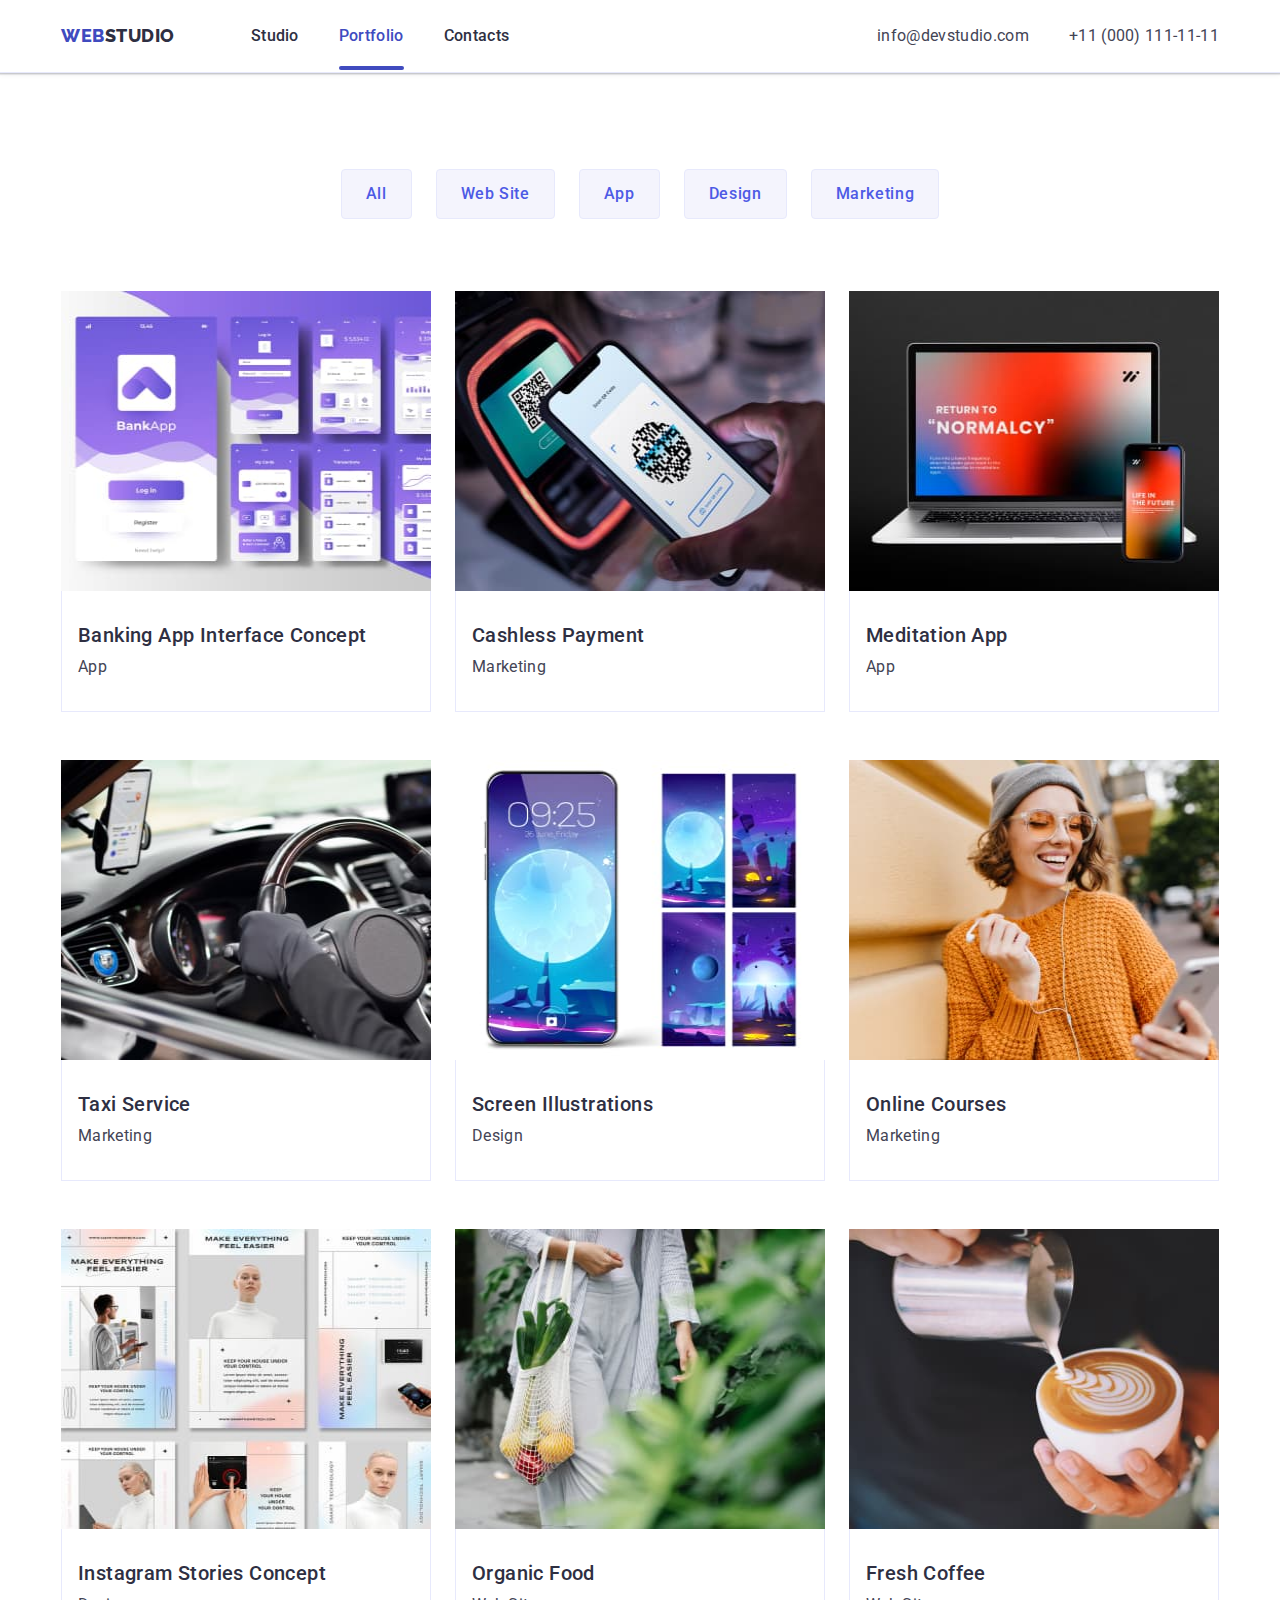
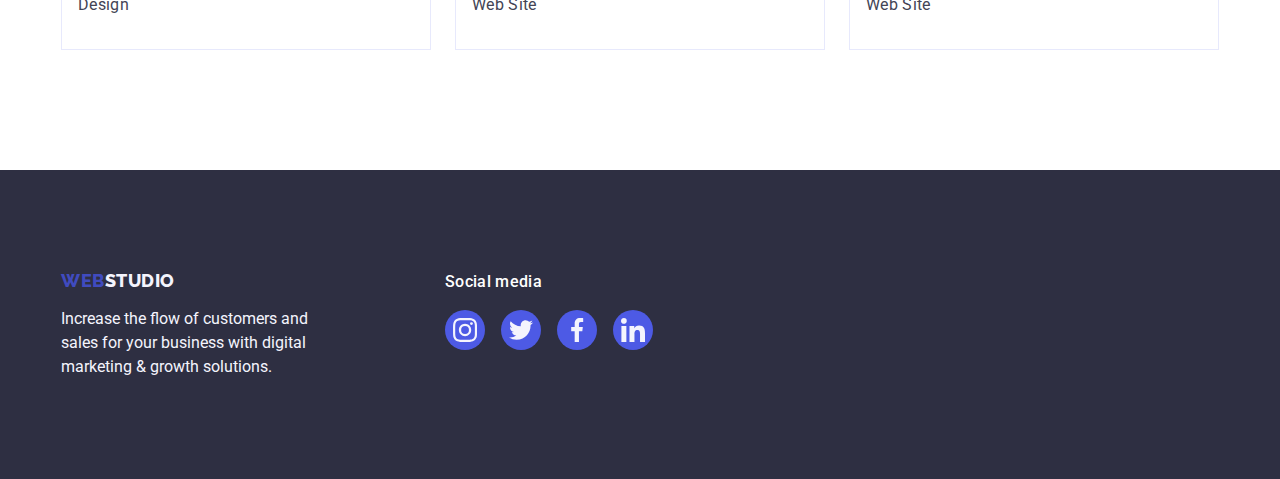
==== portfolio.html @ d118d8e2 "Initial commit" ====
<!DOCTYPE html>
<html lang="en">
  <head>
    <meta charset="UTF-8" />
    <meta http-equiv="X-UA-Compatible" content="IE=edge" />
    <meta name="viewport" content="width=device-width, initial-scale=1.0" />

    <!--*============================= Fonts ==============================-->

    <link rel="preconnect" href="https://fonts.googleapis.com" />
    <link rel="preconnect" href="https://fonts.gstatic.com" crossorigin />
    <link
      href="https://fonts.googleapis.com/css2?family=Raleway:wght@800&display=swap"
      rel="stylesheet"
    />
    <link
      href="https://fonts.googleapis.com/css2?family=Roboto:wght@400;500;700;900&display=swap"
      rel="stylesheet"
    />

    <!--*===================== Modern-Normalize =====================-->

    <link
      rel="stylesheet"
      href="https://cdnjs.cloudflare.com/ajax/libs/modern-normalize/2.0.0/modern-normalize.min.css"
      integrity="sha512-4xo8blKMVCiXpTaLzQSLSw3KFOVPWhm/TRtuPVc4WG6kUgjH6J03IBuG7JZPkcWMxJ5huwaBpOpnwYElP/m6wg=="
      crossorigin="anonymous"
      referrerpolicy="no-referrer"
    />

    <!--*============================ Styles ==============================-->

    <link rel="stylesheet" href="./css/styles.css" />

    <title>Portfolio</title>
  </head>
  <body>
    <!--!============================== HEADER =========================-->
    <header class="header">
      <div class="container header-container">
        <nav class="header-nav">
          <a class="logo" href="./index.html"
            >Web<span class="logo-pre">Studio</span></a
          >
          <ul class="header-nav-list">
            <li class="nav-list-item">
              <a class="list-items" href="./index.html">Studio</a>
            </li>
            <li class="nav-list-item">
              <a class="list-items active" href="./portfolio.html">Portfolio</a>
            </li>
            <li class="nav-list-item">
              <a class="list-items" href="">Contacts</a>
            </li>
          </ul>
        </nav>
        <address class="contact-item">
          <ul class="contact-item-list">
            <li>
              <a class="contact" href="mailto:info@devstudio.com"
                >info@devstudio.com</a
              >
            </li>
            <li>
              <a class="contact" href="tel:+110001111111"
                >+11 (000) 111-11-11</a
              >
            </li>
          </ul>
        </address>
      </div>
    </header>

    <main>
      <!--!========================== PORTFOLIO ========================-->
      <section class="section pfo-section">
        <div class="container">
          <!--*-->
          <!--*=============== Hidden section title ===============-->
          <h1 class="visually-hidden">Portfolio</h1>

          <!--*-->
          <!--*================== Filter buttons ==================-->

          <ul class="filter-container-list">
            <li class="filter-btn-item">
              <button class="filter-button" type="button">All</button>
            </li>
            <li class="filter-btn-item">
              <button class="filter-button" type="button">Web Site</button>
            </li>
            <li class="filter-btn-item">
              <button class="filter-button" type="button">App</button>
            </li>
            <li class="filter-btn-item">
              <button class="filter-button" type="button">Design</button>
            </li>
            <li class="filter-btn-item">
              <button class="filter-button" type="button">Marketing</button>
            </li>
          </ul>

          <!--*-->
          <!--*=============== Portfolio(pfo) items ===============-->

          <ul class="pfo-items-list">
            <li class="pfo-item">
              <a href="" class="pfo-item-link">
                <div class="pfo-item-pic">
                  <img
                    src="./images/products/banking-app.jpg"
                    alt="Example of Banking App Interface"
                    width="360"
                    height="300"
                  />

                  <p class="pic-cover-text">
                    14 Stylish and User-Friendly App Design Concepts · Task
                    Manager App · Calorie Tracker App · Exotic Fruit Ecommerce
                    App · Cloud Storage App
                  </p>
                </div>

                <div class="pfo-item-subtext">
                  <h2 class="pfo-title">Banking App Interface Concept</h2>
                  <p class="pfo-text">App</p>
                </div>
              </a>
            </li>

            <li class="pfo-item">
              <a href="" class="pfo-item-link"
                ><div class="pfo-item-pic">
                  <img
                    src="./images/products/cashless-pay.jpg"
                    alt="Example of Cashless Payment"
                    width="360"
                    height="300"
                  />

                  <p class="pic-cover-text">
                    14 Stylish and User-Friendly App Design Concepts · Task
                    Manager App · Calorie Tracker App · Exotic Fruit Ecommerce
                    App · Cloud Storage App
                  </p>
                </div>

                <div class="pfo-item-subtext">
                  <h2 class="pfo-title">Cashless Payment</h2>
                  <p class="pfo-text">Marketing</p>
                </div>
              </a>
            </li>
            <li class="pfo-item">
              <a href="" class="pfo-item-link"
                ><div class="pfo-item-pic">
                  <img
                    src="./images/products/medit-app.jpg"
                    alt="Example of Meditation App"
                    width="360"
                    height="300"
                  />

                  <p class="pic-cover-text">
                    14 Stylish and User-Friendly App Design Concepts · Task
                    Manager App · Calorie Tracker App · Exotic Fruit Ecommerce
                    App · Cloud Storage App
                  </p>
                </div>

                <div class="pfo-item-subtext">
                  <h2 class="pfo-title">Meditation App</h2>
                  <p class="pfo-text">App</p>
                </div>
              </a>
            </li>
            <li class="pfo-item">
              <a href="" class="pfo-item-link"
                ><div class="pfo-item-pic">
                  <img
                    src="./images/products/taxi-serv.jpg"
                    alt="Example of Taxi Service"
                    width="360"
                    height="300"
                  />

                  <p class="pic-cover-text">
                    14 Stylish and User-Friendly App Design Concepts · Task
                    Manager App · Calorie Tracker App · Exotic Fruit Ecommerce
                    App · Cloud Storage App
                  </p>
                </div>

                <div class="pfo-item-subtext">
                  <h2 class="pfo-title">Taxi Service</h2>
                  <p class="pfo-text">Marketing</p>
                </div>
              </a>
            </li>
            <li class="pfo-item">
              <a href="" class="pfo-item-link"
                ><div class="pfo-item-pic">
                  <img
                    src="./images/products/screens-illust.jpg"
                    alt="Example of Screen Illustrations"
                    width="360"
                    height="300"
                  />

                  <p class="pic-cover-text">
                    14 Stylish and User-Friendly App Design Concepts · Task
                    Manager App · Calorie Tracker App · Exotic Fruit Ecommerce
                    App · Cloud Storage App
                  </p>
                </div>

                <div class="pfo-item-subtext">
                  <h2 class="pfo-title">Screen Illustrations</h2>
                  <p class="pfo-text">Design</p>
                </div>
              </a>
            </li>
            <li class="pfo-item">
              <a href="" class="pfo-item-link"
                ><div class="pfo-item-pic">
                  <img
                    src="./images/products/courses-dgn.jpg"
                    alt="Example of Online Courses"
                    width="360"
                    height="300"
                  />

                  <p class="pic-cover-text">
                    14 Stylish and User-Friendly App Design Concepts · Task
                    Manager App · Calorie Tracker App · Exotic Fruit Ecommerce
                    App · Cloud Storage App
                  </p>
                </div>

                <div class="pfo-item-subtext">
                  <h2 class="pfo-title">Online Courses</h2>
                  <p class="pfo-text">Marketing</p>
                </div>
              </a>
            </li>
            <li class="pfo-item">
              <a href="" class="pfo-item-link"
                ><div class="pfo-item-pic">
                  <img
                    src="./images/products/ig-stories.jpg"
                    alt="Example of Instagram Stories"
                    width="360"
                    height="300"
                  />

                  <p class="pic-cover-text">
                    14 Stylish and User-Friendly App Design Concepts · Task
                    Manager App · Calorie Tracker App · Exotic Fruit Ecommerce
                    App · Cloud Storage App
                  </p>
                </div>

                <div class="pfo-item-subtext">
                  <h2 class="pfo-title">Instagram Stories Concept</h2>
                  <p class="pfo-text">Design</p>
                </div>
              </a>
            </li>
            <li class="pfo-item">
              <a href="" class="pfo-item-link"
                ><div class="pfo-item-pic">
                  <img
                    src="./images/products/food-ws.jpg"
                    alt="Example of Organic Food"
                    width="360"
                    height="300"
                  />

                  <p class="pic-cover-text">
                    14 Stylish and User-Friendly App Design Concepts · Task
                    Manager App · Calorie Tracker App · Exotic Fruit Ecommerce
                    App · Cloud Storage App
                  </p>
                </div>

                <div class="pfo-item-subtext">
                  <h2 class="pfo-title">Organic Food</h2>
                  <p class="pfo-text">Web Site</p>
                </div>
              </a>
            </li>
            <li class="pfo-item">
              <a href="" class="pfo-item-link"
                ><div class="pfo-item-pic">
                  <img
                    src="./images/products/coffee-ws.jpg"
                    alt="Example of Fresh Coffee"
                    width="360"
                    height="300"
                  />

                  <p class="pic-cover-text">
                    14 Stylish and User-Friendly App Design Concepts · Task
                    Manager App · Calorie Tracker App · Exotic Fruit Ecommerce
                    App · Cloud Storage App
                  </p>
                </div>

                <div class="pfo-item-subtext">
                  <h2 class="pfo-title">Fresh Coffee</h2>
                  <p class="pfo-text">Web Site</p>
                </div>
              </a>
            </li>
          </ul>
        </div>
      </section>
    </main>

    <!--!=============================== FOOTER ============================-->
    <footer class="footer">
      <div class="container foot-container">
        <div class="foot-logo-box">
          <a class="logo-foot logo" href="./index.html"
            >Web<span class="logo-foot-color">Studio</span></a
          >
          <p class="foot-text">
            Increase the flow of customers and sales for your business with
            digital marketing & growth solutions.
          </p>
        </div>
        <div class="foot-social-box">
          <p class="foot-social-text">Social media</p>
          <ul class="foot-social-list">
            <li class="foot-social-item">
              <a
                href=""
                class="foot-social-item-link"
                target="_blank"
                rel="noopener noreferrer"
              >
                <svg class="social-icon" width="24" height="24">
                  <use href="./images/icons.svg#icon-instagram"></use></svg
              ></a>
            </li>
            <li class="foot-social-item">
              <a
                href=""
                class="foot-social-item-link"
                target="_blank"
                rel="noopener noreferrer"
              >
                <svg class="social-icon" width="24" height="24">
                  <use href="./images/icons.svg#icon-twitter"></use></svg
              ></a>
            </li>
            <li class="foot-social-item">
              <a
                href=""
                class="foot-social-item-link"
                target="_blank"
                rel="noopener noreferrer"
              >
                <svg class="social-icon" width="24" height="24">
                  <use href="./images/icons.svg#icon-facebook"></use></svg
              ></a>
            </li>
            <li class="foot-social-item">
              <a
                href=""
                class="foot-social-item-link"
                target="_blank"
                rel="noopener noreferrer"
              >
                <svg class="social-icon" width="24" height="24">
                  <use href="./images/icons.svg#icon-linkedin"></use></svg
              ></a>
            </li>
          </ul>
        </div>
      </div>
    </footer>
  </body>
</html>
---- css/styles.css ----
:root {
  --title-color: #2e2f42;
  --title-color_light: #ffffff;
  --text-color: #434455;
  --text-color_light: #f4f4fd;
  --text-color_shady: #8e8f99;
  --btn-color_primar: #4d5ae5;
  --btn-color_second: #404bbf;
  --btn-color_light: #ffffff;
  --bg-color_main: #ffffff;
  --bg-color_second: #f4f4fd;
  --border-color: #e7e9fc;
  --transition: 250ms cubic-bezier(0.4, 0, 0.2, 1);
}

body {
  color: var(--text-color);
  background-color: var(--bg-color_main);
  font-family: 'Roboto', sans-serif;
  margin: 0 auto;
}

h1,
h2,
h3,
h4,
h5,
h6,
p {
  margin: 0;
}

ul {
  list-style: none;
  padding-left: 0;
  margin: 0;
}

a {
  text-decoration: none;
}

img {
  display: block;
  width: 100%;
}

.section {
  padding: 120px 0;
}

.container {
  width: 1158px;
  padding: 0 15px;
  margin: 0 auto;
}

.visually-hidden {
  position: absolute;
  width: 1px;
  height: 1px;
  margin: -1px;
  border: 0;
  padding: 0;
  white-space: nowrap;
  clip-path: inset(100%);
  clip: rect(0 0 0 0);
  overflow: hidden;
}

/**---------------------------------------*/
/*!========== HEADER ==========*/
.header {
  border-bottom: 1px solid var(--border-color);
  padding: 24px 0;
  box-shadow: 0px 2px 1px rgba(46, 47, 66, 0.08),
    0px 1px 1px rgba(46, 47, 66, 0.16), 0px 1px 6px rgba(46, 47, 66, 0.08);
}

.header-container {
  display: flex;
  justify-content: space-between;
}

.header-nav {
  display: flex;
  align-items: center;
}

.header-nav-list {
  display: flex;
  gap: 40px;
}

.logo {
  text-transform: uppercase;
  font-family: 'Raleway', sans-serif;
  font-weight: 800;
  font-size: 18px;
  line-height: 1.17;
  color: #404bbf;
  letter-spacing: 0.03em;
  margin-right: 76px;
}

.logo-pre {
  color: #2e2f42;
}

.list-items {
  position: relative;
  text-decoration: none;
  color: var(--title-color);
  font-weight: 500;
  line-height: 1.5;
  letter-spacing: 0.02em;
  padding: 24px 0;
  transition: color var(--transition);
}

.list-items:hover,
.list-items:focus {
  color: var(--btn-color_second);
}

.active {
  color: var(--btn-color_second);
}

.list-items.active::after {
  content: '';
  width: 100%;
  height: 4px;
  color: var(--btn-color_second);
  background-color: var(--btn-color_second);
  position: absolute;
  left: 0;
  bottom: -1px;
  border-radius: 2px;
}

.contact-item {
  font-style: normal;
}

.contact-item-list {
  display: flex;
  gap: 40px;
}

.contact {
  text-decoration: none;
  font-style: normal;
  color: var(--text-color);
  line-height: 1.5;
  letter-spacing: 0.02em;
  transition: color var(--transition);
}

.contact:hover,
.contact:focus {
  color: var(--btn-color_second);
}

/**==========================*/
/*!========== Hero ==========*/
.hero {
  padding: 188px 0;
  background-image: linear-gradient(
      to bottom,
      rgba(46, 47, 66, 0.7),
      rgba(46, 47, 66, 0.7)
    ),
    url(../images/hero-bg.jpg);
  background-repeat: no-repeat;
  background-position: center;
  background-size: cover;
  max-width: 1440px;
  margin: 0 auto;
}

.hero-container {
  display: flex;
  gap: 48px;
  flex-direction: column;
  align-items: center;
}

.hero-title {
  font-weight: 700;
  font-size: 56px;
  color: var(--title-color_light);
  text-align: center;
  line-height: 1.07;
  letter-spacing: 0.02em;
  max-width: 496px;
}

.order-btn {
  min-width: 169px;
  cursor: pointer;
  font-family: 'Roboto', sans-serif;
  font-style: normal;
  font-weight: 500;
  font-size: 16px;
  line-height: 1.5;
  letter-spacing: 0.04em;
  color: var(--btn-color_light);
  background: var(--btn-color_primar);
  padding: 16px 32px;
  box-shadow: 0px 4px 4px rgba(0, 0, 0, 0.15);
  border-radius: 4px;
  border: 0;
  transition: background-color var(--transition);
}

.order-btn:focus,
.order-btn:hover {
  background-color: var(--btn-color_second);
}

/**==============================*/
/*!========== About Us ==========*/

.abt-us-list {
  display: flex;
  gap: 24px;
}

.abt-us-item-ico {
  display: flex;
  align-items: center;
  justify-content: center;
  height: 112px;
  background-color: var(--bg-color_second);
  padding: 24px 100px;
  margin-bottom: 8px;
  border-radius: 4px;
}

.abt-us-list-title {
  font-weight: 500;
  font-size: 20px;
  color: var(--title-color);
  line-height: 1.2;
  letter-spacing: 0.02em;
  margin-bottom: 8px;
}

.abt-us-list-item {
  width: calc((100% - 72px) / 4);
}

.abt-us-list-text {
  color: var(--text-color);
  line-height: 1.5;
  letter-spacing: 0.02em;
}

/**==================================*/
/*!========== OUR PRODUCTS ==========*/
.prod-section {
  padding-top: 0;
}

.prod-container {
  display: flex;
  flex-direction: column;
  align-items: center;
}

.prod-container-list {
  display: flex;
  gap: 24px;
}

.prod-container-item {
  width: calc((100% - 48px) / 3);
}

.prod-title {
  font-weight: 700;
  font-size: 36px;
  color: var(--title-color);
  text-transform: capitalize;
  line-height: 1.11;
  letter-spacing: 0.02em;
  margin-bottom: 72px;
}

/**==============================*/
/*!========== OUR TEAM ==========*/
.team-sect {
  background-color: var(--bg-color_second);
}

.team-container {
  flex-direction: column;
}

.team-title {
  text-transform: capitalize;
  text-align: center;
  font-weight: 700;
  font-size: 36px;
  color: var(--title-color);
  line-height: 1.11;
  letter-spacing: 0.02em;
  margin-bottom: 72px;
}

.team-container-list {
  display: flex;
  gap: 24px;
}

.team-member-card {
  width: calc((100% - 72px) / 4);
  background: var(--bg-color_main);
  box-shadow: 0px 1px 6px rgba(46, 47, 66, 0.08),
    0px 1px 1px rgba(46, 47, 66, 0.16), 0px 2px 1px rgba(46, 47, 66, 0.08);
  border-radius: 0px 0px 4px 4px;
  text-align: center;
  display: flex;
  flex-direction: column;
}

.member-card-text {
  padding: 32px 0;
}

.team-member-name {
  font-weight: 500;
  font-size: 20px;
  color: var(--title-color);
  line-height: 1.2;
  letter-spacing: 0.02em;
  margin-bottom: 8px;
}

.team-member-psn {
  color: var(--text-color);
  line-height: 1.5;
  letter-spacing: 0.02em;
  margin-bottom: 8px;
}

.team-social-list {
  display: flex;
  gap: 24px;
  align-items: center;
  justify-content: center;
}

.team-social-item {
  width: 40px;
  height: 40px;
}

.social-item-link {
  display: flex;
  align-items: center;
  justify-content: center;
  background-color: var(--btn-color_primar);
  border-radius: 50%;
  height: 100%;
  width: 100%;
  transition: background-color var(--transition);
}

.social-icon {
  fill: var(--bg-color_second);
}

.social-item-link:hover,
.social-item-link:focus {
  background-color: var(--btn-color_second);
}

/**=============================*/
/* !========= CUSTOMERS ========*/

.customers-title {
  font-weight: 700;
  font-size: 36px;
  line-height: 1.11;
  color: var(--title-color);
  text-align: center;
  letter-spacing: 0.02em;
  margin-bottom: 72px;
}

.customers-list {
  display: flex;
  gap: 24px;
  align-items: center;
  justify-content: center;
}
.customers-item {
  width: calc((100% - 120px) / 6);
  height: 88px;
}

.customer-item-link {
  display: flex;
  align-items: center;
  justify-content: center;
  width: 100%;
  height: 100%;
  color: var(--text-color_shady);
  border: 1px solid var(--text-color_shady);
  border-radius: 4px;
  transition: border-color var(--transition), color var(--transition);
}

.customer-item-link:hover,
.customer-item-link:focus {
  border: 1px solid var(--btn-color_second);
  border-radius: 4px;
  color: var(--btn-color_second);
}

.customer-item-ico {
  fill: currentColor;
}

/**=============================*/
/* !========== FOOTER ==========*/
.footer {
  background-color: var(--title-color);
  padding: 100px 0;
}

.foot-container {
  display: flex;
  align-items: baseline;
}

.foot-logo-box {
  margin-right: 120px;
}

.logo-foot {
  display: inline-block;
  margin-bottom: 16px;
}

.logo-foot-color {
  text-transform: uppercase;
  font-family: 'Raleway', sans-serif;
  font-weight: 800;
  font-size: 18px;
  color: var(--text-color_light);
  line-height: 1.17;
  letter-spacing: 0.03em;
}

.foot-text {
  width: 264px;
  line-height: 1.5;
  color: var(--text-color_light);
}

.foot-social-list {
  display: flex;
  gap: 16px;
}

.foot-social-text {
  font-weight: 500;
  line-height: 1.5;
  letter-spacing: 0.02em;
  color: var(--title-color_light);
  margin-bottom: 16px;
}

.foot-social-item {
  width: 40px;
  height: 40px;
}

.foot-social-item-link {
  display: flex;
  align-items: center;
  justify-content: center;
  background-color: var(--btn-color_primar);
  border-radius: 50%;
  height: 100%;
  width: 100%;
  transition: background-color var(--transition);
}

.foot-social-item-link:hover,
.foot-social-item-link:focus {
  background-color: #31d0aa;
}

/*?===================================*/
/*!========== PORTFOLIO_PAGE==========*/
/*?==================================-*/
.pfo-section {
  padding-top: 96px;
}
/**========= Filter buttons =========*/
.filter-container-list {
  display: flex;
  gap: 24px;
  justify-content: center;
  margin-bottom: 72px;
}

.filter-button {
  cursor: pointer;
  background-color: var(--bg-color_second);
  font-family: 'Roboto', sans-serif;
  font-style: normal;
  font-weight: 500;
  font-size: 16px;
  color: var(--btn-color_primar);
  line-height: 1.5;
  letter-spacing: 0.04em;
  padding: 12px 24px;
  border: 1px solid var(--border-color);
  border-radius: 4px;
  transition: border-color var(--transition), color var(--transition),
    background-color var(--transition), box-shadow var(--transition);
}

.filter-button:hover,
.filter-button:focus {
  background-color: var(--btn-color_second);
  color: var(--btn-color_light);
  border: 1px solid transparent;
  box-shadow: 0px 3px 1px rgba(0, 0, 0, 0.1), 0px 2px 1px rgba(0, 0, 0, 0.08),
    0px 2px 2px rgba(0, 0, 0, 0.12);
}

/**====== Portfolio(pfo) items ======*/
.pfo-items-list {
  display: flex;
  flex-wrap: wrap;
  gap: 24px;
  row-gap: 48px;
  justify-content: center;
}

.pfo-item {
  width: calc((100% - 48px) / 3);
}

.pfo-item-link {
  display: block;
  width: 100%;
  height: 100%;
  transition: box-shadow var(--transition);
}

.pfo-item-link:hover,
.pfo-item-link:focus {
  box-shadow: 0px 1px 6px rgba(46, 47, 66, 0.08),
    0px 1px 1px rgba(46, 47, 66, 0.16), 0px 2px 1px rgba(46, 47, 66, 0.08);
}

.pfo-title {
  color: var(--title-color);
  line-height: 1.2;
  letter-spacing: 0.02em;
  margin-bottom: 8px;
  font-weight: 500;
  font-size: 20px;
}

.pfo-text {
  color: var(--text-color);
  line-height: 1.5;
  letter-spacing: 0.02em;
}

.pfo-item-subtext {
  background: var(--bg-color_main);
  border: 1px solid var(--border-color);
  border-top: none;
  padding: 32px 16px;
}

.pfo-item-pic {
  position: relative;
  overflow: hidden;
}

.pic-cover-text {
  font-size: 16px;
  line-height: 1.5;
  letter-spacing: 0.02em;
  color: var(--text-color_light);
  padding: 40px 32px;
  position: absolute;
  top: 0;
  left: 0;
  width: 100%;
  height: 100%;
  background-color: var(--btn-color_primar);
  transform: translateY(100%);
  transition: transform var(--transition);
}

.pfo-item-link:hover .pic-cover-text,
.pfo-item-link:focus .pic-cover-text {
  transform: translateY(0);
}

/*?===================================*/
/*!============== MODAL ==============*/
/*?==================================-*/

.backdrop {
  position: fixed;
  top: 0;
  width: 100vw;
  height: 100vh;
  z-index: 2;
  background-color: rgba(46, 47, 66, 0.4);
  transition: opacity var(--transition), visibility var(--transition);
}

.modal {
  position: absolute;
  top: 50%;
  left: 50%;
  transform: translate(-50%, -50%) scaleX(1);
  transition: transform var(--transition);
  width: 408px;
  min-height: 584px;
  background-color: #fcfcfc;
  box-shadow: 0px 1px 1px rgba(0, 0, 0, 0.14), 0px 1px 3px rgba(0, 0, 0, 0.12),
    0px 2px 1px rgba(0, 0, 0, 0.2);
  border-radius: 4px;
}

.backdrop.is-hidden .modal {
  transform: translate(-50%, -50%) scaleX(0);
}

.modal-btn-close {
  position: absolute;
  top: 24px;
  right: 24px;
  display: flex;
  align-items: center;
  justify-content: center;
  cursor: pointer;
  width: 24px;
  height: 24px;
  padding: 0;
  border-radius: 50%;
  background-color: var(--border-color);
  border: 1px solid rgba(0, 0, 0, 0.1);
  transition: background-color var(--transition), border var(--transition);
}

.close-icon {
  fill: #2e2f42;
  transition: fill var(--transition);
}

.modal-btn-close:hover,
.modal-btn-close:focus {
  background-color: #404bbf;
  border: none;
}

.modal-btn-close:hover .close-icon,
.modal-btn-close:focus .close-icon {
  fill: #ffffff;
}

.is-hidden {
  visibility: hidden;
  opacity: 0;
  pointer-events: none;
}
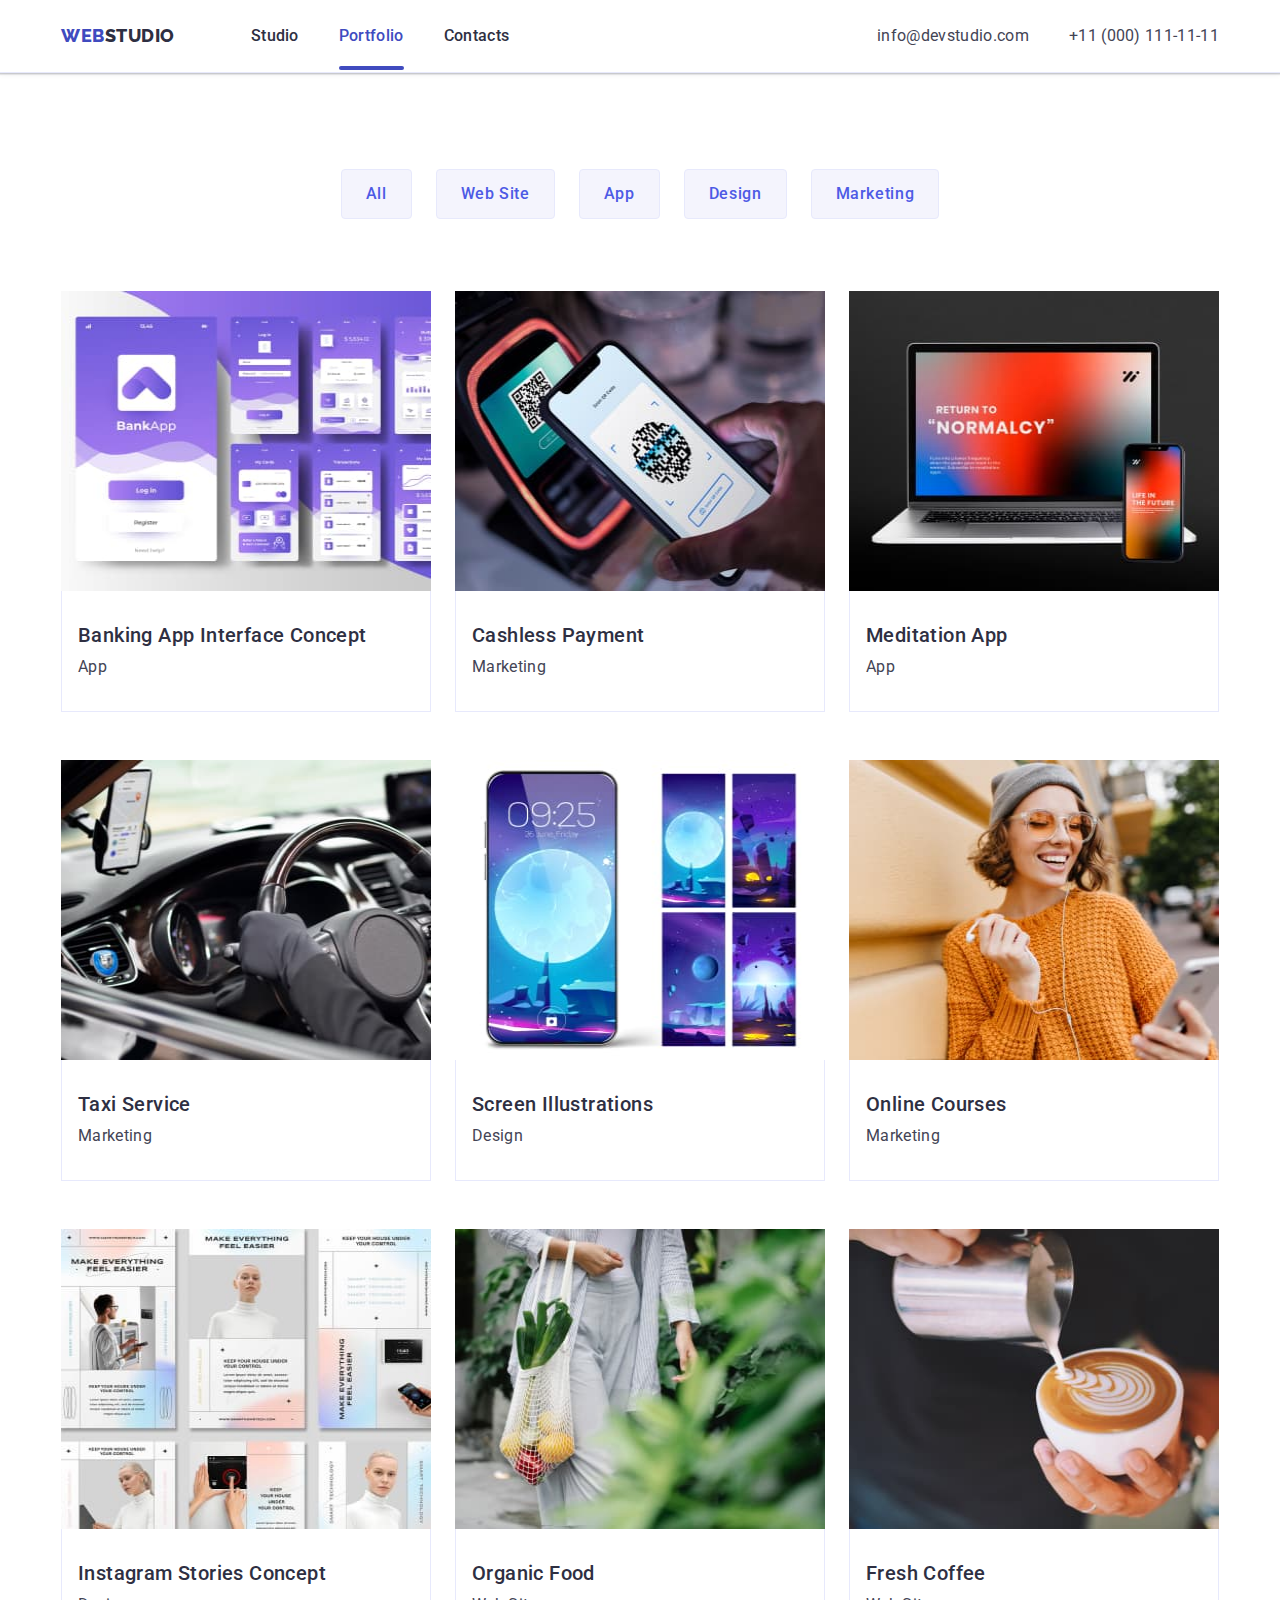
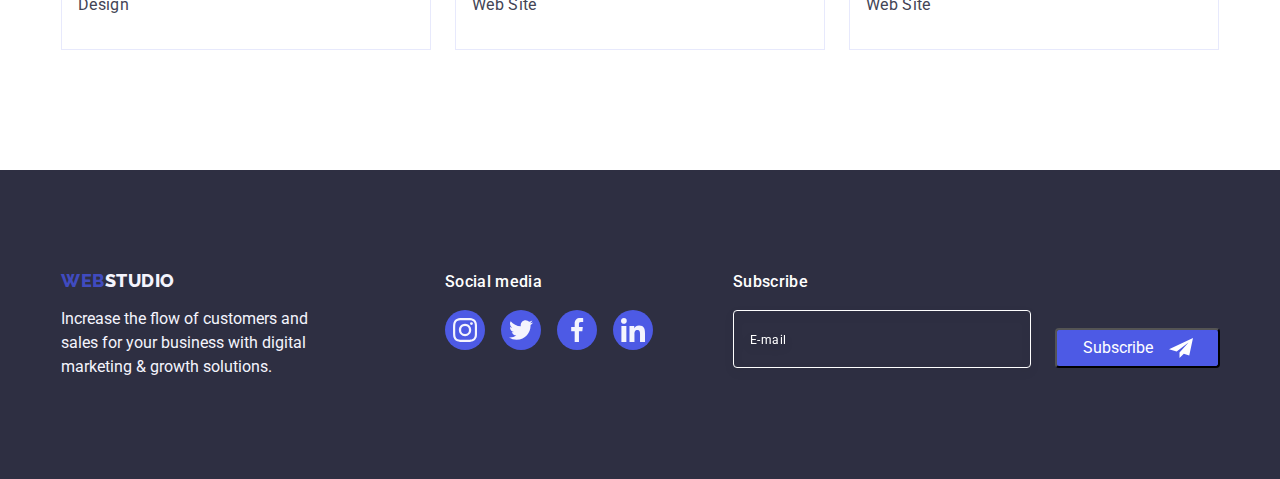
==== commit d05076b2: "Add Footer form" ====
--- a/portfolio.html
+++ b/portfolio.html
@@ -378,6 +378,22 @@
             </li>
           </ul>
         </div>
+
+        <form class="subscribe-form">
+          <label class="subscribe-label">
+            Subscribe
+            <input class="subscribe-input" type="text" placeholder="E-mail" />
+          </label>
+          <button class="subscribe-btn" type="submit">
+            Subscribe
+            <svg width="24" height="24">
+              <use
+                class="subscribe-icon"
+                href="./images/icons.svg#icon-subscribe"
+              ></use>
+            </svg>
+          </button>
+        </form>
       </div>
     </footer>
   </body>
--- a/css/styles.css
+++ b/css/styles.css
@@ -28,6 +28,13 @@
 h6,
 p {
   margin: 0;
+}
+
+input,
+button,
+label {
+  font-family: inherit;
+  color: currentColor;
 }
 
 ul {
@@ -461,6 +468,10 @@
   color: var(--text-color_light);
 }
 
+.foot-social-box {
+  margin-right: 80px;
+}
+
 .foot-social-list {
   display: flex;
   gap: 16px;
@@ -493,6 +504,63 @@
 .foot-social-item-link:hover,
 .foot-social-item-link:focus {
   background-color: #31d0aa;
+}
+
+.subscribe-form {
+  display: flex;
+}
+.subscribe-label {
+  display: flex;
+  flex-direction: column;
+  font-weight: 500;
+  line-height: 1.5;
+  letter-spacing: 0.02em;
+  color: var(--bg-color_main);
+}
+.subscribe-input {
+  width: 264px;
+  height: 40px;
+  margin-top: 16px;
+  margin-right: 24px;
+  background-color: transparent;
+  border: 1px solid var(--bg-color_main);
+  filter: drop-shadow(0px 4px 4px rgba(0, 0, 0, 0.15));
+  border-radius: 4px;
+  padding: 8px 16px;
+}
+
+.subscribe-input::placeholder {
+  font-size: 12px;
+  line-height: 2;
+  align-items: center;
+  letter-spacing: 0.04em;
+  color: var(--bg-color_main);
+}
+
+.subscribe-btn {
+  cursor: pointer;
+  display: flex;
+  gap: 16px;
+  align-items: center;
+  justify-content: center;
+  align-self: flex-end;
+  width: 165px;
+  height: 40px;
+  padding: 8px 24px;
+  background-color: var(--btn-color_primar);
+  border-radius: 4px;
+  font-size: 16px;
+  line-height: 1.5;
+  color: var(--bg-color_main);
+  transition: background-color var(--transition);
+}
+
+.subscribe-icon {
+  fill: var(--bg-color_main);
+}
+
+.subscribe-btn:hover {
+  background-color: var(--btn-color_second);
 }
 
 /*?===================================*/
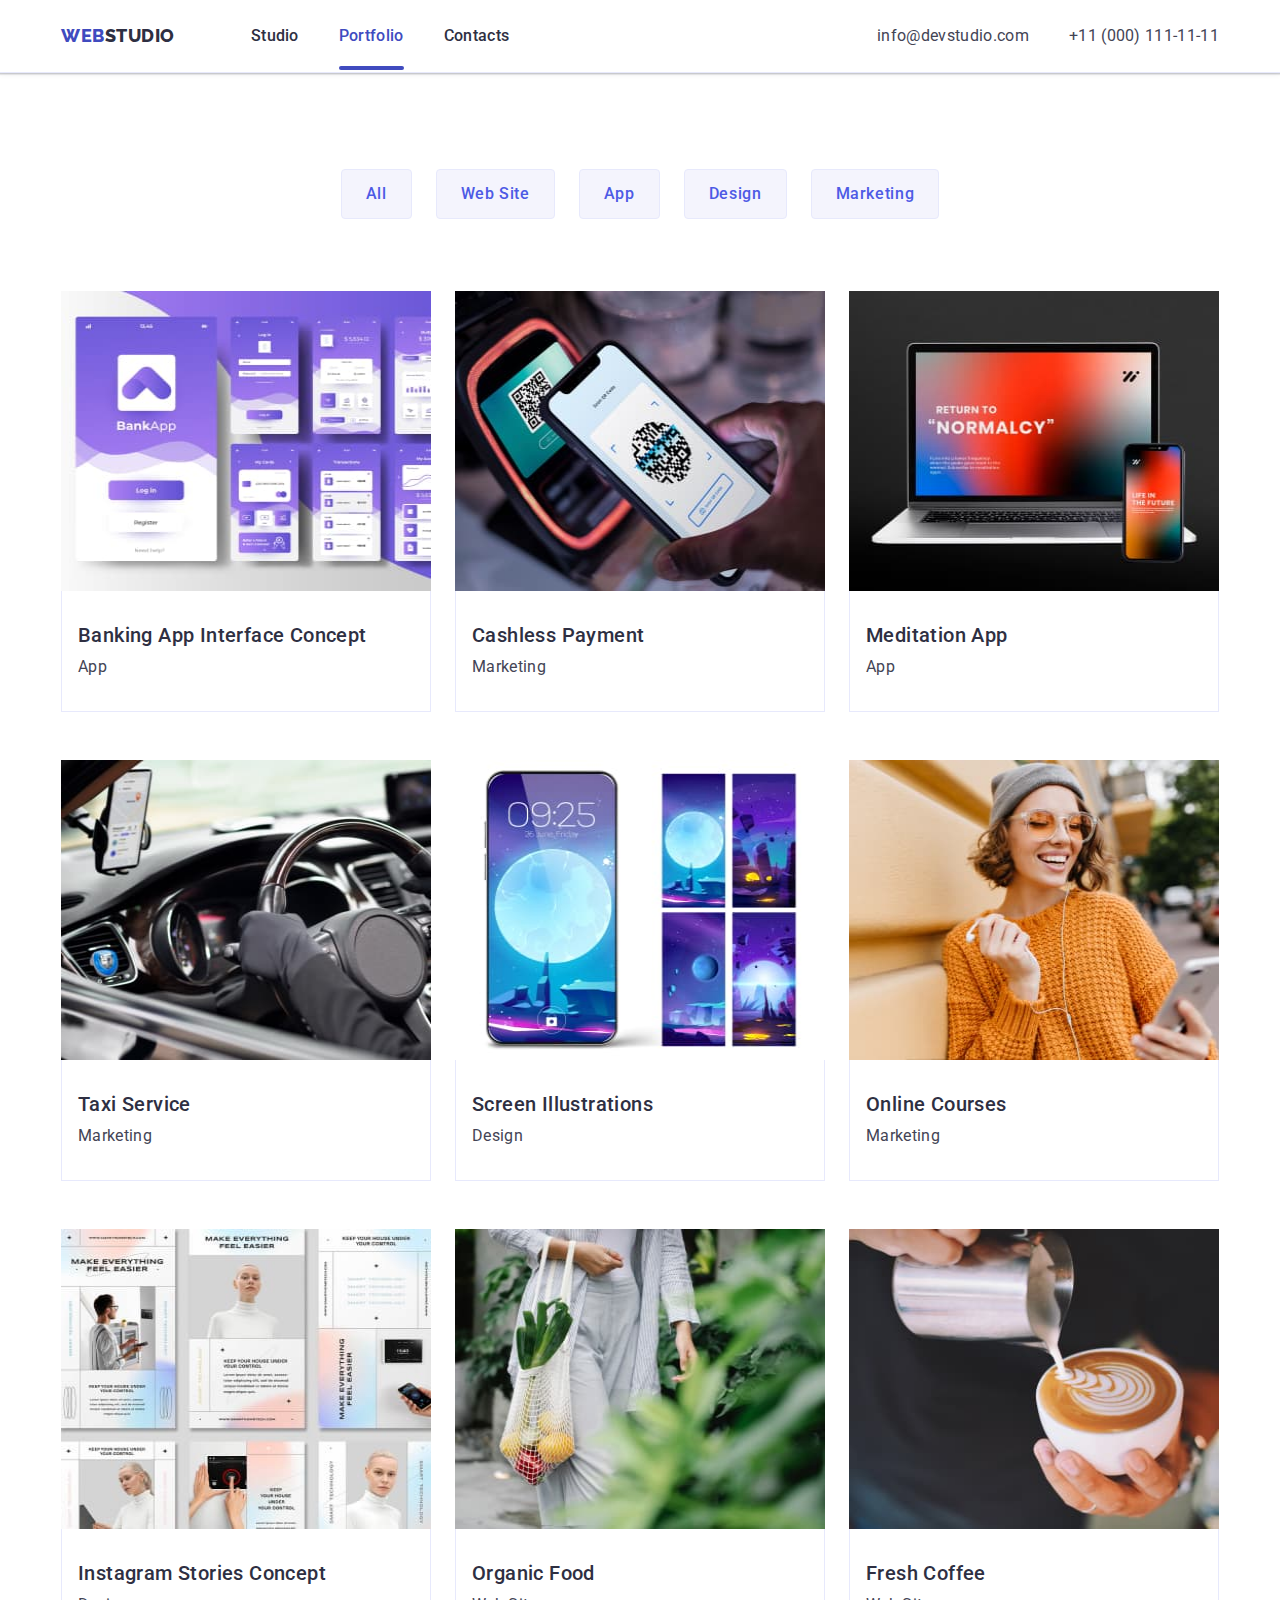
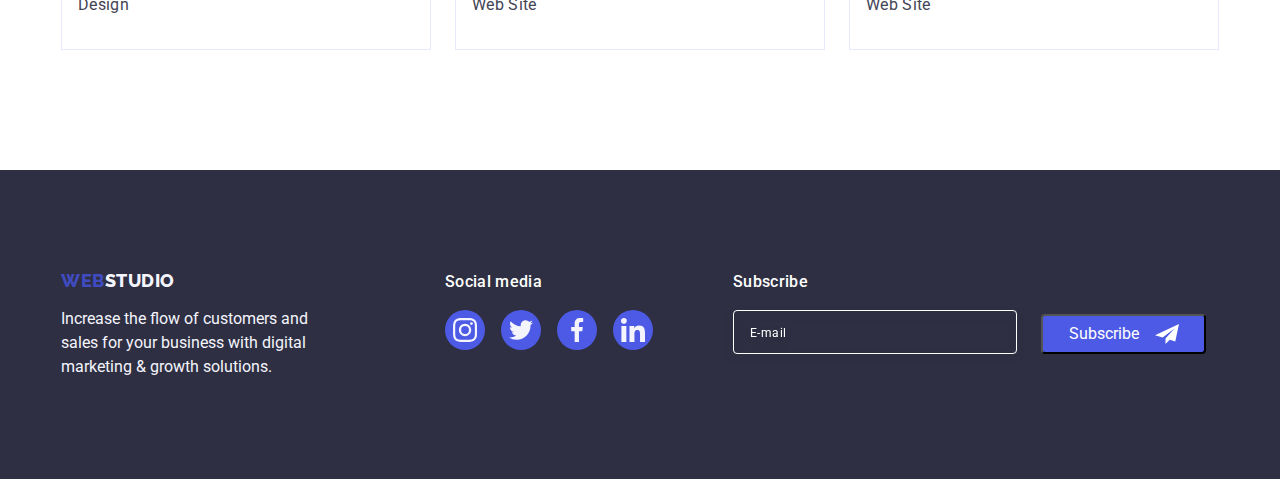
==== commit 08f74048: "Corrected Forms in Modal and Footer" ====
--- a/portfolio.html
+++ b/portfolio.html
@@ -329,6 +329,7 @@
             digital marketing & growth solutions.
           </p>
         </div>
+
         <div class="foot-social-box">
           <p class="foot-social-text">Social media</p>
           <ul class="foot-social-list">
@@ -379,21 +380,33 @@
           </ul>
         </div>
 
-        <form class="subscribe-form">
-          <label class="subscribe-label">
-            Subscribe
-            <input class="subscribe-input" type="text" placeholder="E-mail" />
-          </label>
-          <button class="subscribe-btn" type="submit">
-            Subscribe
-            <svg width="24" height="24">
-              <use
-                class="subscribe-icon"
-                href="./images/icons.svg#icon-subscribe"
-              ></use>
-            </svg>
-          </button>
-        </form>
+        <div class="subscribe-container">
+          <p class="subscribe-text">Subscribe</p>
+          <form
+            class="subscribe-form"
+            name="subscribe"
+            autocomplete="off"
+            novalidate
+          >
+            <label class="subscribe-label" for="subscribe-email">
+              <input
+                class="subscribe-input"
+                id="subscribe-email"
+                type="email"
+                placeholder="E-mail"
+              />
+            </label>
+            <button class="subscribe-btn" type="submit">
+              Subscribe
+              <svg width="24" height="24">
+                <use
+                  class="subscribe-icon"
+                  href="./images/icons.svg#icon-subscribe"
+                ></use>
+              </svg>
+            </button>
+          </form>
+        </div>
       </div>
     </footer>
   </body>
--- a/css/styles.css
+++ b/css/styles.css
@@ -506,32 +506,38 @@
   background-color: #31d0aa;
 }
 
+.subscribe-container {
+  display: flex;
+  flex-direction: column;
+  justify-content: center;
+}
+.subscribe-text {
+  font-weight: 500;
+  line-height: 1.5;
+  letter-spacing: 0.02em;
+  color: var(--bg-color_main);
+  margin-bottom: 16px;
+}
+
 .subscribe-form {
   display: flex;
-}
-.subscribe-label {
-  display: flex;
-  flex-direction: column;
-  font-weight: 500;
-  line-height: 1.5;
-  letter-spacing: 0.02em;
-  color: var(--bg-color_main);
-}
+  gap: 24px;
+}
+
 .subscribe-input {
   width: 264px;
   height: 40px;
-  margin-top: 16px;
-  margin-right: 24px;
   background-color: transparent;
   border: 1px solid var(--bg-color_main);
   filter: drop-shadow(0px 4px 4px rgba(0, 0, 0, 0.15));
   border-radius: 4px;
-  padding: 8px 16px;
+  padding-left: 16px;
+  outline: transparent;
 }
 
 .subscribe-input::placeholder {
   font-size: 12px;
-  line-height: 2;
+  line-height: 1.5;
   align-items: center;
   letter-spacing: 0.04em;
   color: var(--bg-color_main);
@@ -548,6 +554,7 @@
   height: 40px;
   padding: 8px 24px;
   background-color: var(--btn-color_primar);
+  font-family: inherit;
   border-radius: 4px;
   font-size: 16px;
   line-height: 1.5;
@@ -703,6 +710,8 @@
   box-shadow: 0px 1px 1px rgba(0, 0, 0, 0.14), 0px 1px 3px rgba(0, 0, 0, 0.12),
     0px 2px 1px rgba(0, 0, 0, 0.2);
   border-radius: 4px;
+  padding: 24px;
+  padding-top: 72px;
 }
 
 .backdrop.is-hidden .modal {
@@ -747,3 +756,159 @@
   opacity: 0;
   pointer-events: none;
 }
+
+/*!=====  MODAL-FORM =====*/
+
+.modal-title {
+  font-weight: 500;
+  line-height: 1.5;
+  letter-spacing: 0.02em;
+  text-align: center;
+  color: var(--title-color);
+  margin-bottom: 16px;
+}
+
+.modal-field {
+  margin-bottom: 8px;
+}
+
+.input-wrap {
+  position: relative;
+}
+
+.modal-input {
+  width: 100%;
+  height: 40px;
+  padding: 8px 16px;
+  padding-left: 38px;
+  background-color: transparent;
+  border: 1px solid rgba(46, 47, 66, 0.4);
+  border-radius: 4px;
+  outline: transparent;
+  transition: border-color var(--transition);
+}
+
+.modal-input-label {
+  display: block;
+  font-size: 12px;
+  line-height: 1.17;
+  letter-spacing: 0.04em;
+  color: var(--text-color_shady);
+  margin-bottom: 4px;
+}
+
+.input-icon {
+  position: absolute;
+  left: 16px;
+  top: 50%;
+  transform: translateY(-50%);
+  transition: fill var(--transition);
+}
+
+.modal-input:focus {
+  border-color: var(--btn-color_primar);
+}
+
+.modal-input:focus + .input-icon {
+  fill: var(--btn-color_primar);
+}
+
+.modal-comment-box {
+  margin-bottom: 16px;
+}
+
+.modal-comment {
+  width: 100%;
+  height: 120px;
+  font-size: 12px;
+  line-height: 1.17;
+  letter-spacing: 0.04em;
+  color: hsla(237, 18%, 22%, 0.4);
+  border: 1px solid rgba(46, 47, 66, 0.4);
+  border-radius: 4px;
+  padding: 8px 16px;
+  background-color: transparent;
+  resize: none;
+  outline: transparent;
+  transition: border-color var(--transition);
+}
+
+.modal-comment:focus {
+  border-color: var(--btn-color_primar);
+}
+
+.modal-comment::placeholder {
+  font-size: 12px;
+  line-height: 1.17;
+  letter-spacing: 0.04em;
+  color: #2e2f4266;
+}
+
+.modal-comment-check {
+  margin-bottom: 24px;
+}
+
+.modal-check {
+  margin-bottom: 24px;
+}
+
+.terms-check-label {
+  display: flex;
+  gap: 4px;
+  align-items: center;
+  font-size: 12px;
+  line-height: 1.17;
+  letter-spacing: 0.04em;
+  color: var(--text-color_shady);
+  margin-bottom: 24px;
+}
+
+.terms-check-label a {
+  line-height: 1.33;
+  text-decoration-line: underline;
+  color: var(--btn-color_primar);
+}
+
+.custom-checkbox {
+  display: inline-flex;
+  align-items: center;
+  justify-content: center;
+  fill: transparent;
+  width: 16px;
+  height: 16px;
+  margin-right: 4px;
+  border: 1px solid rgba(46, 47, 66, 0.4);
+  border-radius: 2px;
+  transition: background-color var(--transition), border var(--transition),
+    fill var(--transition);
+}
+
+.modal-check:checked + .terms-check-label .custom-checkbox {
+  background-color: var(--btn-color_second);
+  border: 1px solid var(--btn-color_second);
+  fill: var(--bg-color_main);
+}
+
+.modal-submit-btn {
+  display: block;
+  cursor: pointer;
+  width: 169px;
+  height: 56px;
+  font-family: inherit;
+  font-size: 16px;
+  font-weight: 500;
+  line-height: 1.5;
+  letter-spacing: 0.04em;
+  border: none;
+
+  color: var(--title-color_light);
+  background: var(--btn-color_primar);
+  box-shadow: 0px 4px 4px rgba(0, 0, 0, 0.15);
+  border-radius: 4px;
+  transition: background-color var(--transition);
+}
+
+.modal-submit-btn:hover,
+.modal-submit-btn:focus {
+  background-color: var(--btn-color_second);
+}
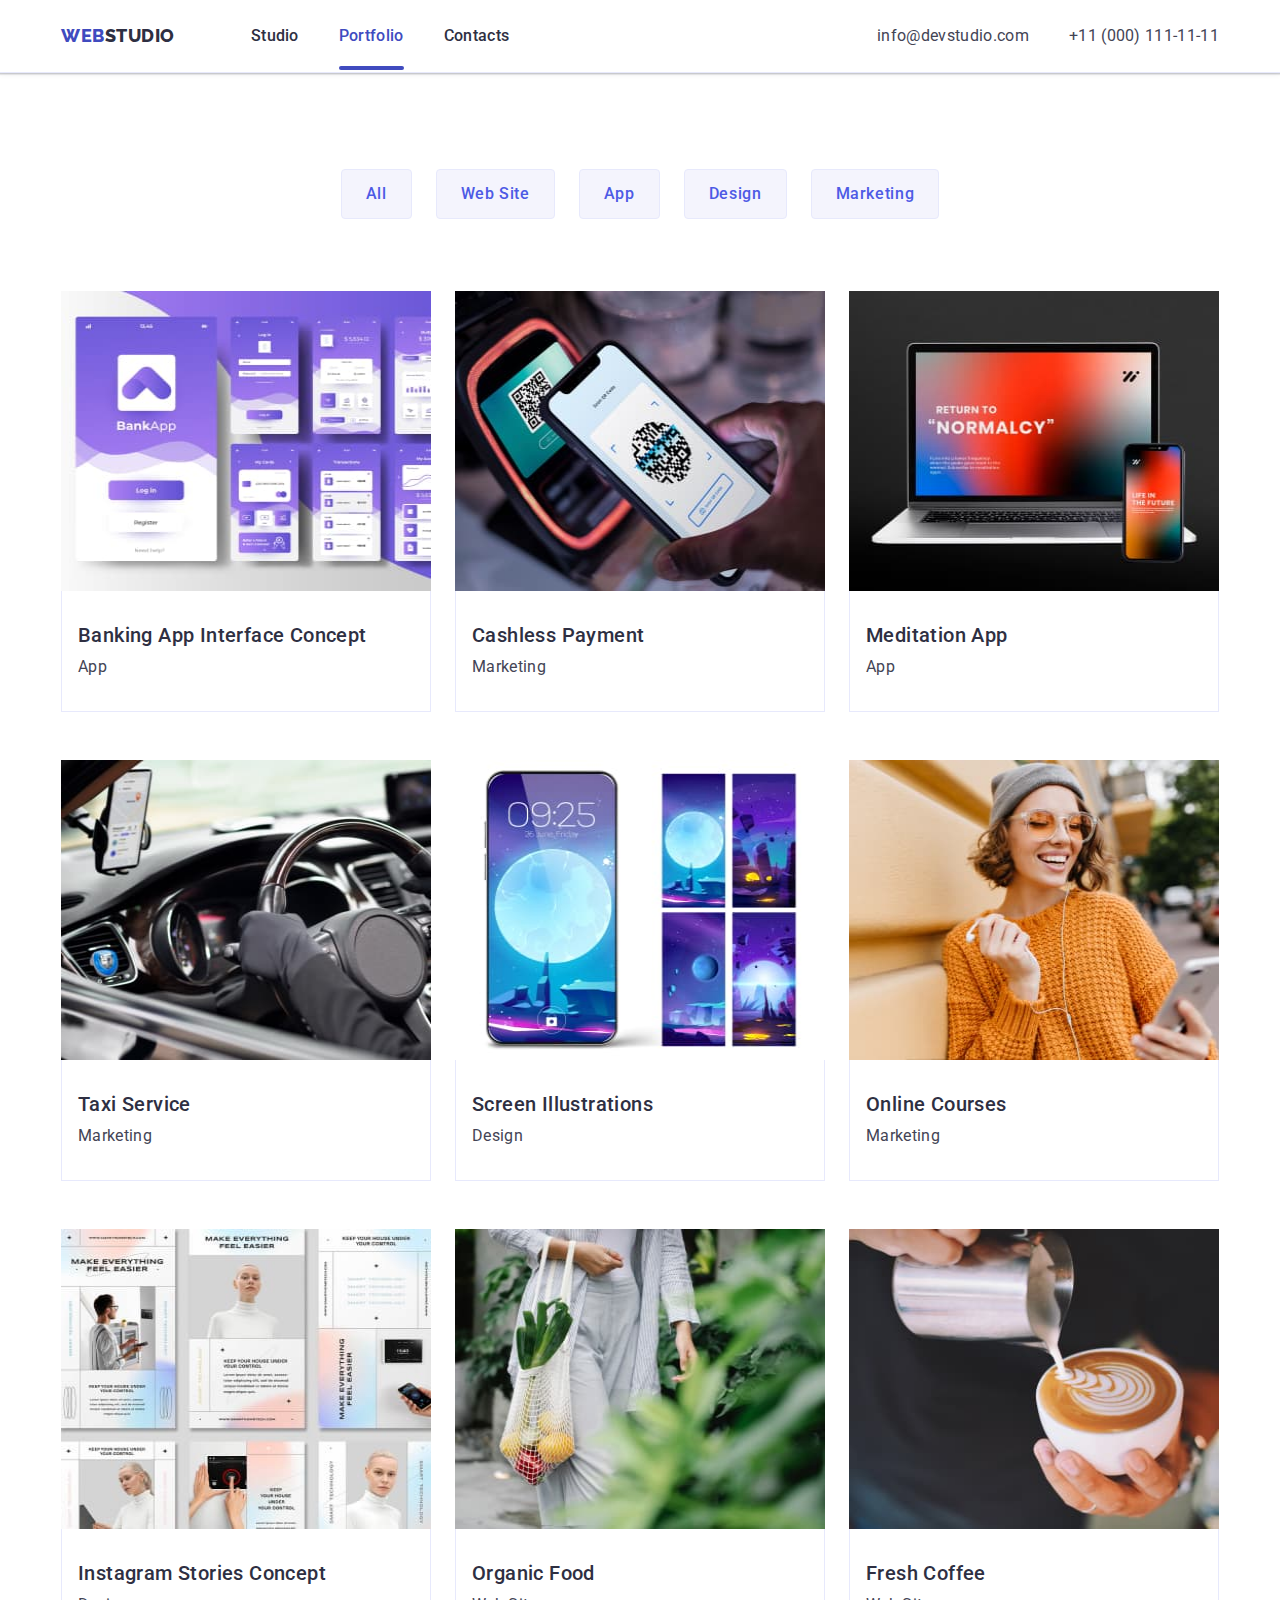
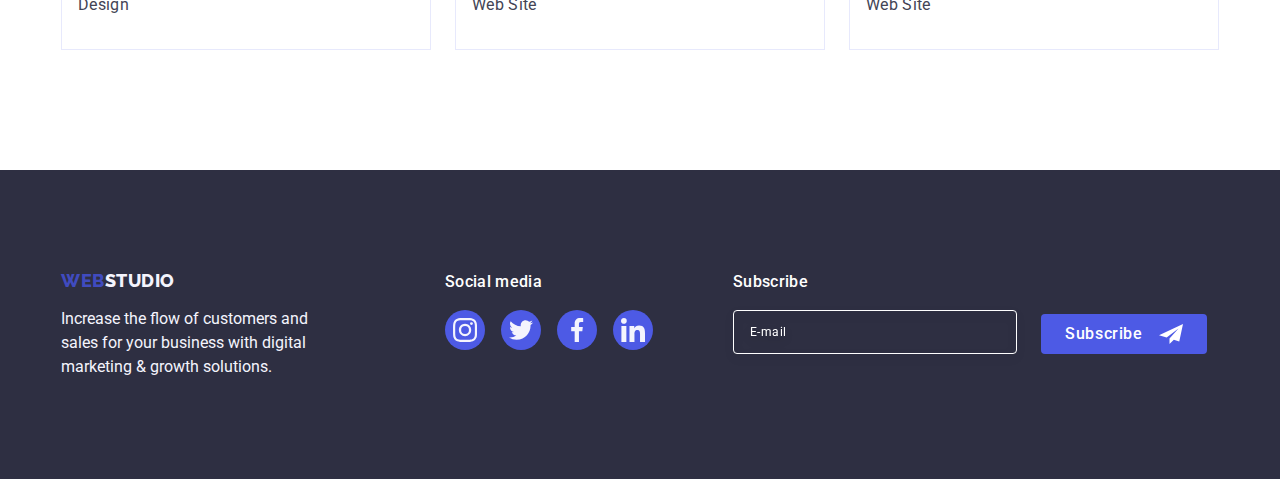
==== commit 282ba09d: "#2 Corrected Forms in Modal and Footer" ====
--- a/portfolio.html
+++ b/portfolio.html
@@ -391,6 +391,7 @@
             <label class="subscribe-label" for="subscribe-email">
               <input
                 class="subscribe-input"
+                name="subscribe-input"
                 id="subscribe-email"
                 type="email"
                 placeholder="E-mail"
@@ -398,11 +399,8 @@
             </label>
             <button class="subscribe-btn" type="submit">
               Subscribe
-              <svg width="24" height="24">
-                <use
-                  class="subscribe-icon"
-                  href="./images/icons.svg#icon-subscribe"
-                ></use>
+              <svg class="subscribe-icon" width="24" height="24">
+                <use href="./images/icons.svg#icon-subscribe"></use>
               </svg>
             </button>
           </form>
--- a/css/styles.css
+++ b/css/styles.css
@@ -527,6 +527,10 @@
 .subscribe-input {
   width: 264px;
   height: 40px;
+  font-size: 12px;
+  line-height: 1.5;
+  letter-spacing: 0.04em;
+  color: var(--title-color_light);
   background-color: transparent;
   border: 1px solid var(--bg-color_main);
   filter: drop-shadow(0px 4px 4px rgba(0, 0, 0, 0.15));
@@ -540,30 +544,34 @@
   line-height: 1.5;
   align-items: center;
   letter-spacing: 0.04em;
-  color: var(--bg-color_main);
+  color: var(--title-color_light);
 }
 
 .subscribe-btn {
   cursor: pointer;
   display: flex;
-  gap: 16px;
+
   align-items: center;
   justify-content: center;
   align-self: flex-end;
-  width: 165px;
+  min-width: 165px;
   height: 40px;
   padding: 8px 24px;
   background-color: var(--btn-color_primar);
   font-family: inherit;
+  font-weight: 500;
+  border: none;
   border-radius: 4px;
   font-size: 16px;
   line-height: 1.5;
+  letter-spacing: 0.04em;
   color: var(--bg-color_main);
   transition: background-color var(--transition);
 }
 
 .subscribe-icon {
   fill: var(--bg-color_main);
+  margin-left: 16px;
 }
 
 .subscribe-btn:hover {
@@ -863,7 +871,7 @@
   margin-bottom: 24px;
 }
 
-.terms-check-label a {
+.terms-check-label .user-privacy-link {
   line-height: 1.33;
   text-decoration-line: underline;
   color: var(--btn-color_primar);
@@ -885,22 +893,22 @@
 
 .modal-check:checked + .terms-check-label .custom-checkbox {
   background-color: var(--btn-color_second);
-  border: 1px solid var(--btn-color_second);
-  fill: var(--bg-color_main);
+  border: none;
+  fill: var(--text-color_light);
 }
 
 .modal-submit-btn {
   display: block;
   cursor: pointer;
-  width: 169px;
+  min-width: 169px;
   height: 56px;
   font-family: inherit;
   font-size: 16px;
   font-weight: 500;
   line-height: 1.5;
   letter-spacing: 0.04em;
+  margin: 0 auto;
   border: none;
-
   color: var(--title-color_light);
   background: var(--btn-color_primar);
   box-shadow: 0px 4px 4px rgba(0, 0, 0, 0.15);
